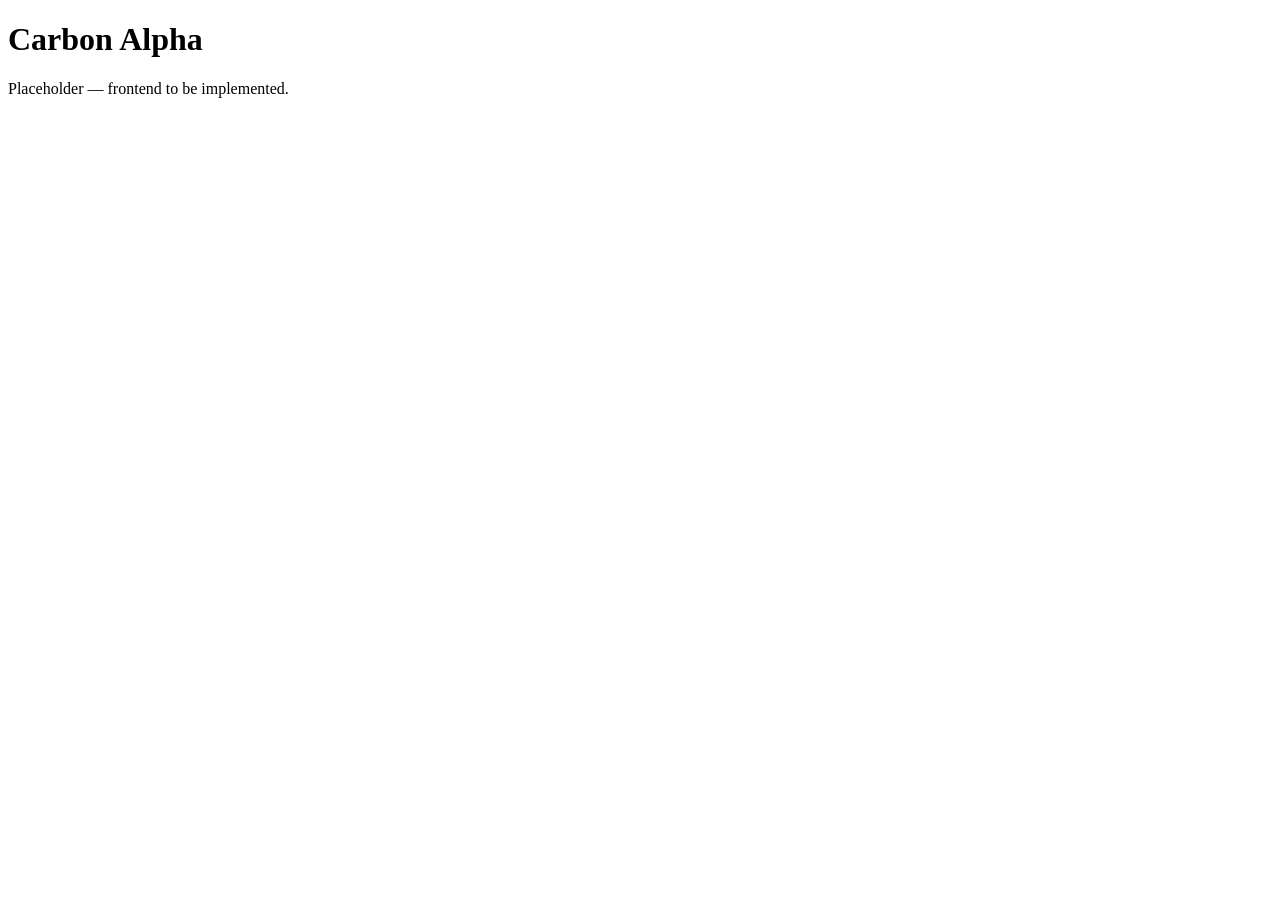
==== carbon-alpha/index.html @ c6d71068 "Signed-off-by: Nikita Husarenko <gusarenkonikita1@gmail.com>" ====
<!DOCTYPE html>
<html lang="en">
<head>
    <meta charset="UTF-8">
    <meta name="viewport" content="width=device-width, initial-scale=1.0">
    <title>Carbon Alpha</title>
    <link rel="stylesheet" href="style.css">
</head>
<body>
    <h1>Carbon Alpha</h1>
    <p>Placeholder — frontend to be implemented.</p>
    <script src="app.js"></script>
</body>
</html>
---- carbon-alpha/style.css ----
/* carbon-alpha/style.css
   Placeholder — styles to be implemented. */
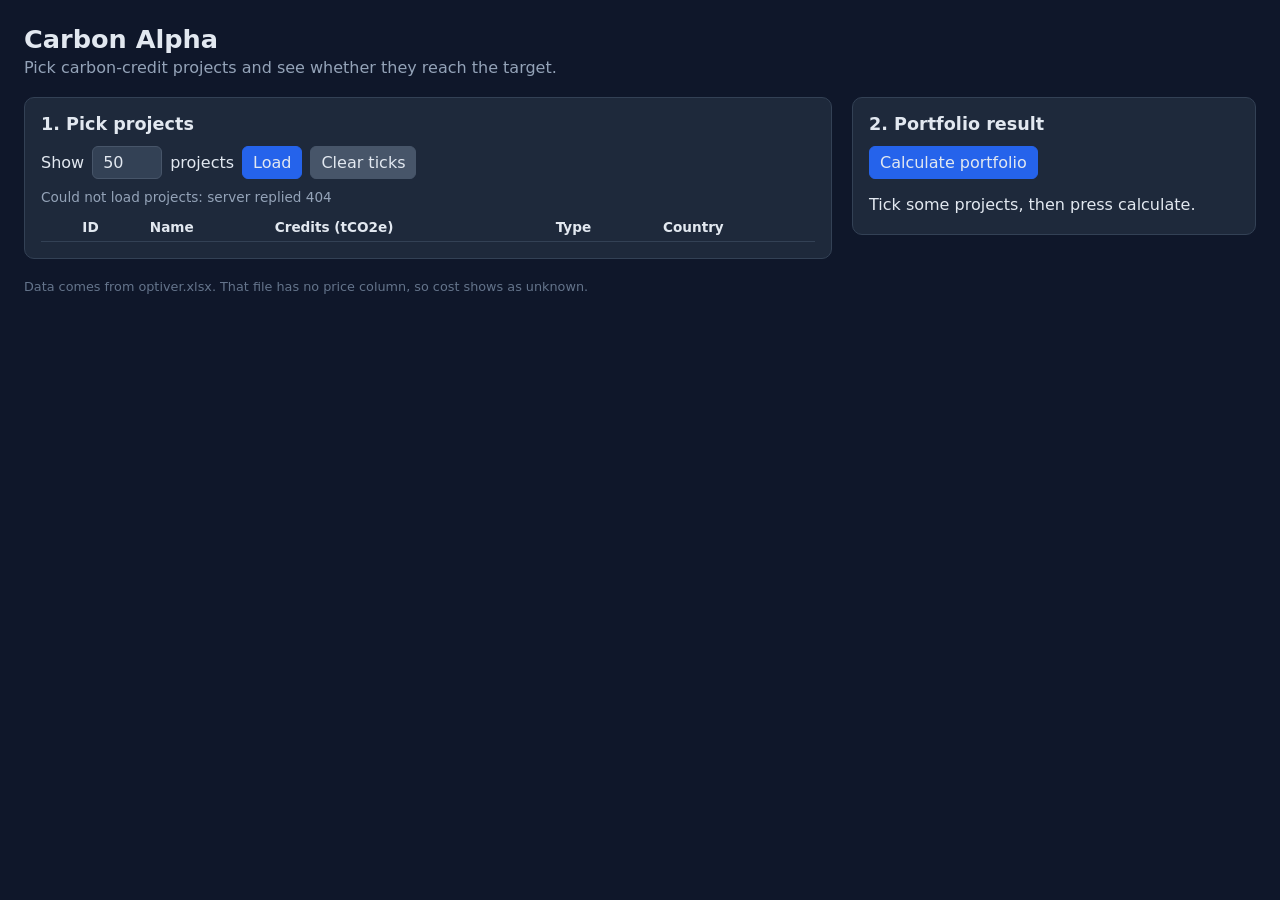
==== commit c7f8038f: "Signed-off-by: Nikita Husarenko <gusarenkonikita1@gmail.com>" ====
--- a/carbon-alpha/index.html
+++ b/carbon-alpha/index.html
@@ -7,8 +7,60 @@
     <link rel="stylesheet" href="style.css">
 </head>
 <body>
-    <h1>Carbon Alpha</h1>
-    <p>Placeholder — frontend to be implemented.</p>
+    <header>
+        <h1>Carbon Alpha</h1>
+        <p class="subtitle">Pick carbon-credit projects and see whether they reach the target.</p>
+    </header>
+
+    <main>
+        <!-- LEFT: the project list, filled in by a GET request -->
+        <section class="panel">
+            <h2>1. Pick projects</h2>
+
+            <div class="controls">
+                <label for="limit-input">Show</label>
+                <input id="limit-input" type="number" value="50" min="1" max="500">
+                <label for="limit-input">projects</label>
+                <button id="load-btn">Load</button>
+                <button id="clear-btn" class="secondary">Clear ticks</button>
+            </div>
+
+            <p id="projects-status" class="status">Loading projects...</p>
+
+            <div class="table-wrap">
+                <table>
+                    <thead>
+                        <tr>
+                            <th></th>
+                            <th>ID</th>
+                            <th>Name</th>
+                            <th>Credits (tCO2e)</th>
+                            <th>Type</th>
+                            <th>Country</th>
+                        </tr>
+                    </thead>
+                    <tbody id="projects-body"></tbody>
+                </table>
+            </div>
+        </section>
+
+        <!-- RIGHT: the result, filled in by a POST request -->
+        <section class="panel">
+            <h2>2. Portfolio result</h2>
+            <button id="calc-btn">Calculate portfolio</button>
+            <div id="portfolio-result" class="result">Tick some projects, then press calculate.</div>
+
+            <div id="detail-panel" class="detail hidden">
+                <h3>Project details (GET /api/projects/{id})</h3>
+                <div id="detail-body"></div>
+            </div>
+        </section>
+    </main>
+
+    <footer>
+        <p>Data comes from optiver.xlsx. That file has no price column, so cost shows as unknown.</p>
+    </footer>
+
     <script src="app.js"></script>
 </body>
 </html>
--- a/carbon-alpha/style.css
+++ b/carbon-alpha/style.css
@@ -1,2 +1,104 @@
 /* carbon-alpha/style.css
-   Placeholder — styles to be implemented. */
+   A small, clean look for the Carbon Alpha UI. */
+
+* { box-sizing: border-box; }
+
+body {
+    margin: 0;
+    padding: 24px;
+    font-family: system-ui, "Segoe UI", Arial, sans-serif;
+    background: #0f172a;
+    color: #e2e8f0;
+}
+
+header h1 { margin: 0; font-size: 1.6rem; }
+.subtitle { margin: 4px 0 20px; color: #94a3b8; }
+
+main {
+    display: grid;
+    grid-template-columns: 2fr 1fr;
+    gap: 20px;
+    align-items: start;
+}
+
+@media (max-width: 800px) {
+    main { grid-template-columns: 1fr; }
+}
+
+.panel {
+    background: #1e293b;
+    border: 1px solid #334155;
+    border-radius: 10px;
+    padding: 16px;
+}
+
+.panel h2 { margin: 0 0 12px; font-size: 1.1rem; }
+
+.controls {
+    display: flex;
+    align-items: center;
+    gap: 8px;
+    flex-wrap: wrap;
+    margin-bottom: 10px;
+}
+
+input, button {
+    font: inherit;
+    color: #e2e8f0;
+    background: #334155;
+    border: 1px solid #475569;
+    border-radius: 6px;
+    padding: 6px 10px;
+}
+
+input[type="number"] { width: 70px; }
+
+button {
+    cursor: pointer;
+    background: #2563eb;
+    border-color: #2563eb;
+}
+button:hover { filter: brightness(1.1); }
+button.secondary { background: #475569; border-color: #475569; }
+
+.status { color: #94a3b8; font-size: 0.85rem; margin: 0 0 8px; }
+
+.table-wrap { max-height: 60vh; overflow: auto; }
+
+table { width: 100%; border-collapse: collapse; font-size: 0.85rem; }
+th, td { text-align: left; padding: 6px 8px; border-bottom: 1px solid #334155; }
+th {
+    position: sticky;
+    top: 0;
+    background: #1e293b;
+}
+tbody tr:hover { background: #24324a; }
+
+td a { color: #7dd3fc; }
+
+.result { margin-top: 12px; line-height: 1.7; }
+.result ul { margin: 0; padding-left: 18px; }
+.good { color: #4ade80; font-weight: 600; }
+.bad { color: #f87171; font-weight: 600; }
+.warn { color: #fbbf24; }
+
+.detail {
+    margin-top: 16px;
+    padding-top: 12px;
+    border-top: 1px solid #334155;
+}
+.detail h3 { margin: 0 0 8px; font-size: 0.95rem; }
+
+dl {
+    margin: 0;
+    display: grid;
+    grid-template-columns: auto 1fr;
+    gap: 2px 10px;
+    font-size: 0.85rem;
+}
+dt { color: #94a3b8; }
+dd { margin: 0; }
+
+.hidden { display: none; }
+
+footer { margin-top: 20px; color: #64748b; font-size: 0.8rem; }
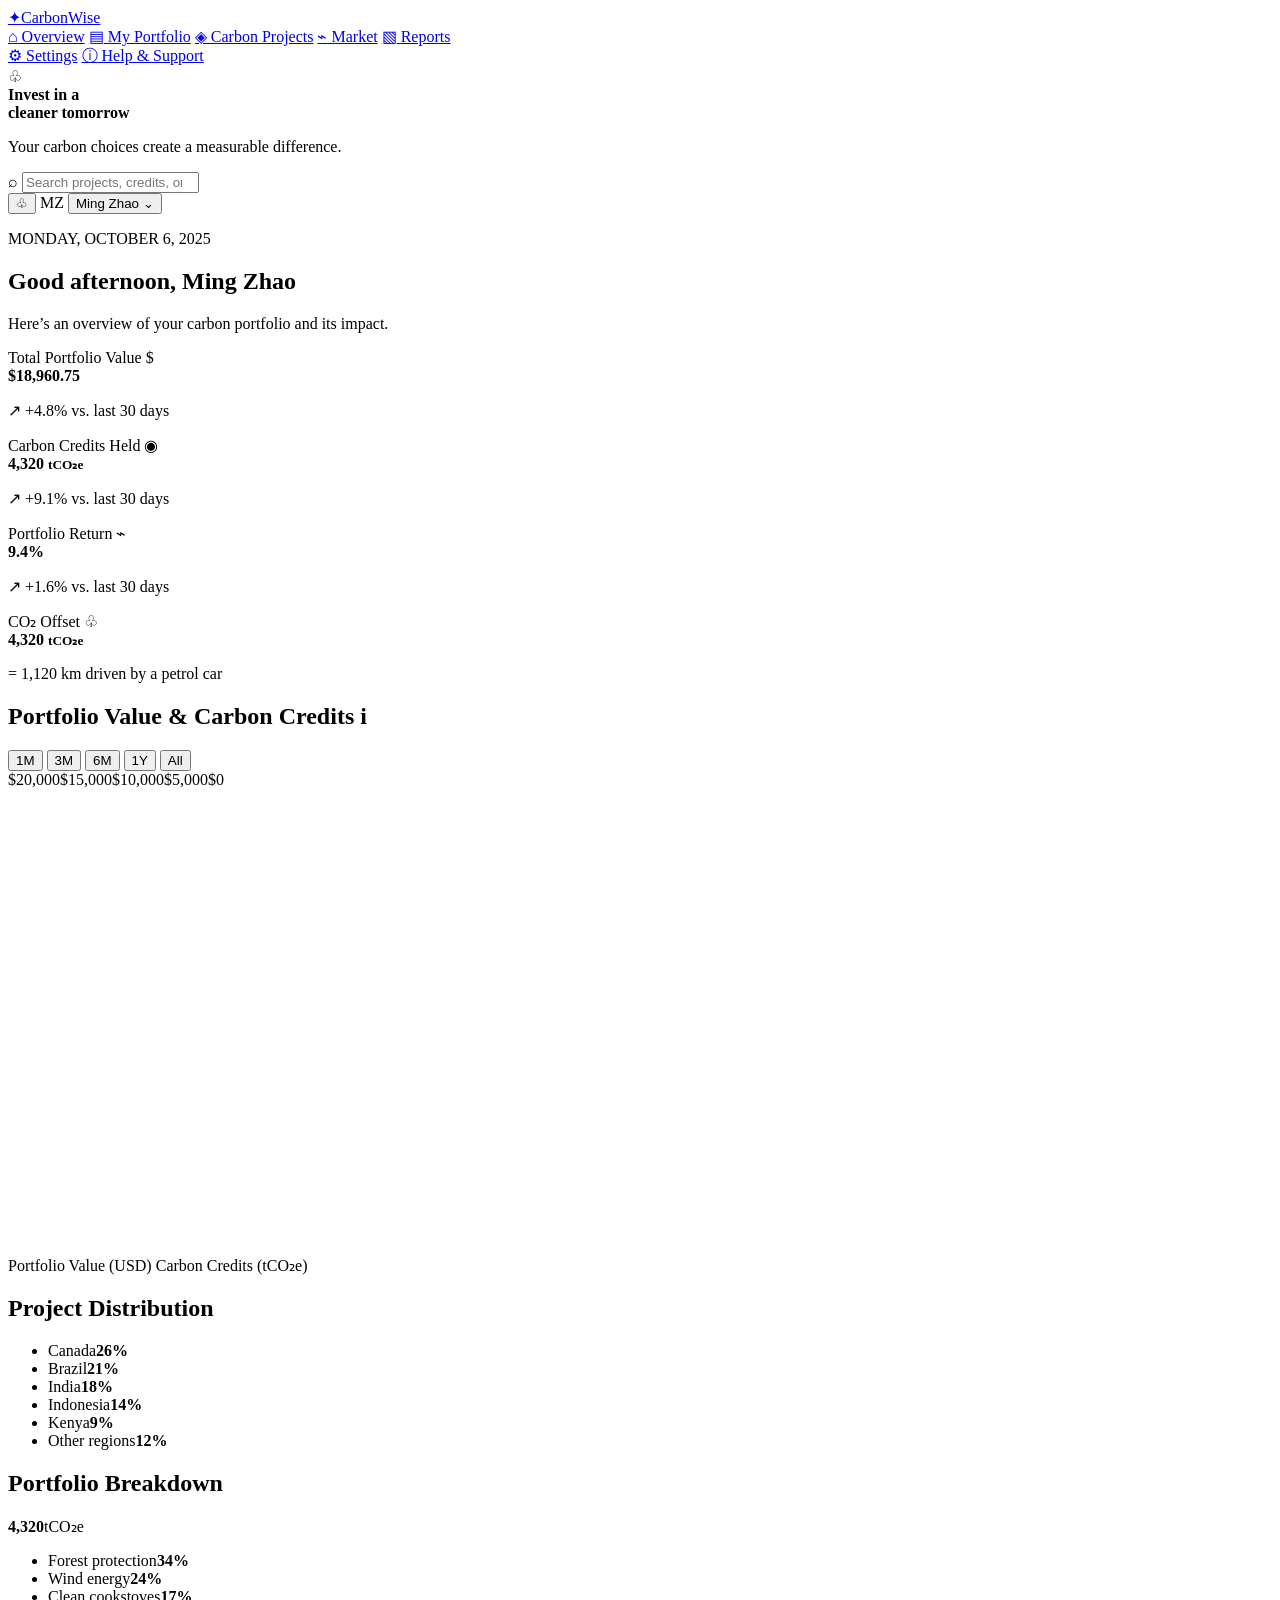
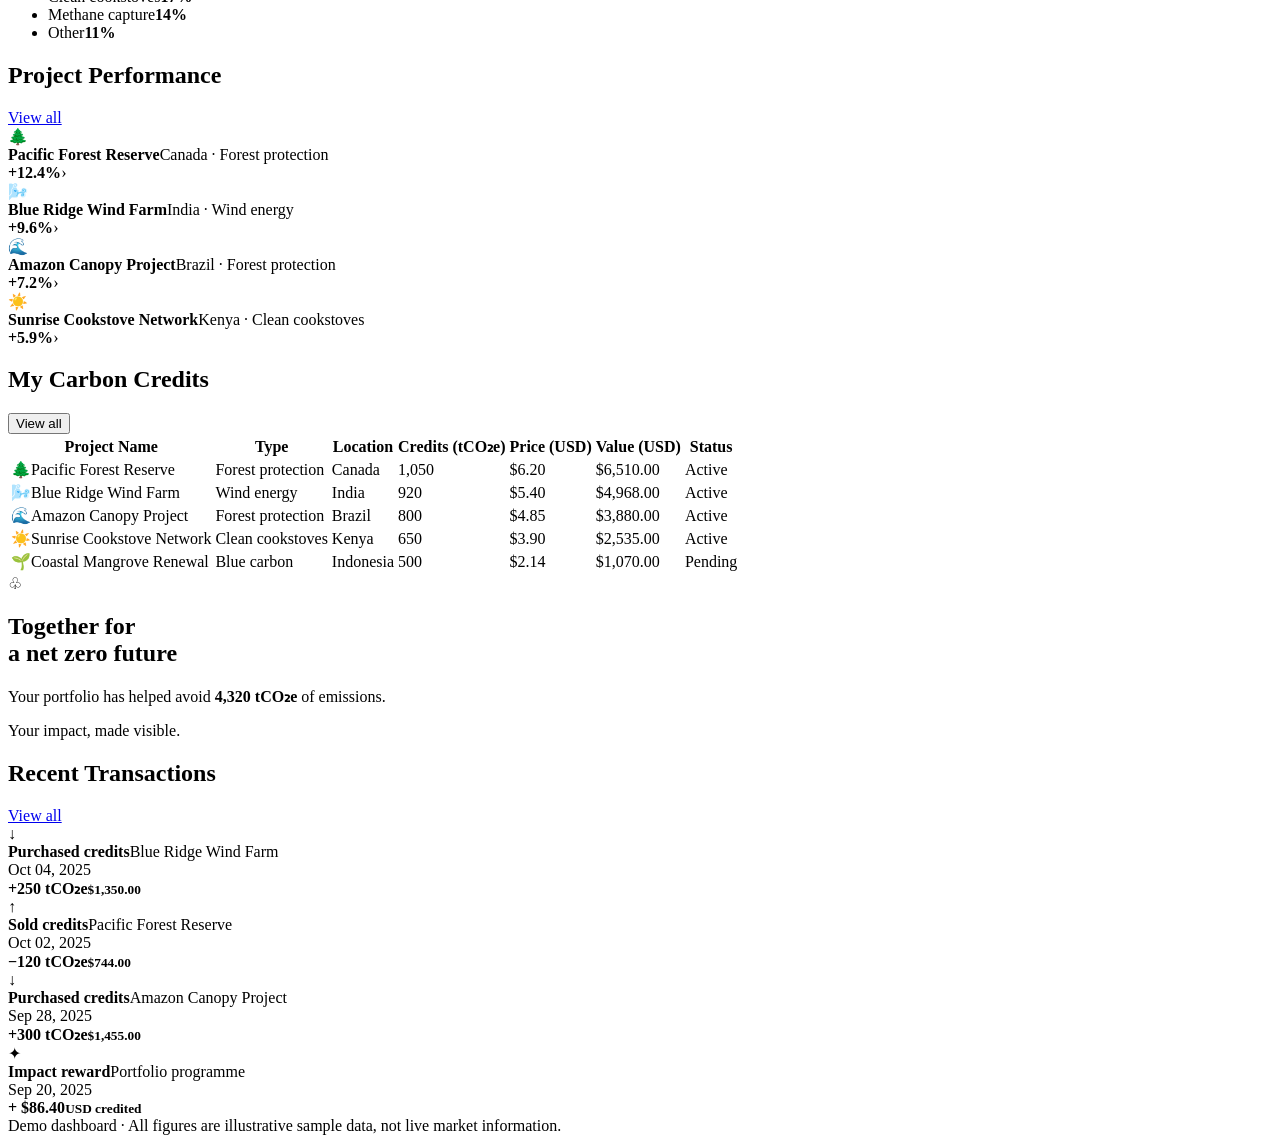
==== commit bf2323ec: "Revamp index.html for CarbonWise dashboard Updated the HTML structure and added new metadata, styles" ====
--- a/carbon-alpha/index.html
+++ b/carbon-alpha/index.html
@@ -1,66 +1,213 @@
 <!DOCTYPE html>
 <html lang="en">
-<head>
-    <meta charset="UTF-8">
-    <meta name="viewport" content="width=device-width, initial-scale=1.0">
-    <title>Carbon Alpha</title>
-    <link rel="stylesheet" href="style.css">
-</head>
-<body>
-    <header>
-        <h1>Carbon Alpha</h1>
-        <p class="subtitle">Pick carbon-credit projects and see whether they reach the target.</p>
-    </header>
-
-    <main>
-        <!-- LEFT: the project list, filled in by a GET request -->
-        <section class="panel">
-            <h2>1. Pick projects</h2>
-
-            <div class="controls">
-                <label for="limit-input">Show</label>
-                <input id="limit-input" type="number" value="50" min="1" max="500">
-                <label for="limit-input">projects</label>
-                <button id="load-btn">Load</button>
-                <button id="clear-btn" class="secondary">Clear ticks</button>
+  <head>
+    <meta charset="UTF-8" />
+    <meta name="viewport" content="width=device-width, initial-scale=1.0" />
+    <meta
+      name="description"
+      content="A sample carbon portfolio dashboard for tracking credits, climate projects, and impact."
+    />
+    <title>CarbonWise — Portfolio overview</title>
+    <link rel="preconnect" href="https://fonts.googleapis.com" />
+    <link rel="preconnect" href="https://fonts.gstatic.com" crossorigin />
+    <link
+      href="https://fonts.googleapis.com/css2?family=DM+Sans:wght@400;500;600;700;800&display=swap"
+      rel="stylesheet"
+    />
+    <link rel="stylesheet" href="styles.css" />
+  </head>
+  <body>
+    <div class="app-shell">
+      <aside class="sidebar">
+        <a class="brand" href="#overview" aria-label="CarbonWise home">
+          <span class="brand-mark">✦</span><span>Carbon<span class="brand-light">Wise</span></span>
+        </a>
+        <nav class="side-nav" aria-label="Main navigation">
+          <a class="nav-link active" href="#overview"><span>⌂</span> Overview</a>
+          <a class="nav-link" href="#portfolio"><span>▤</span> My Portfolio</a>
+          <a class="nav-link" href="#projects"><span>◈</span> Carbon Projects</a>
+          <a class="nav-link" href="#market"><span>⌁</span> Market</a>
+          <a class="nav-link" href="#reports"><span>▧</span> Reports</a>
+          <div class="nav-divider"></div>
+          <a class="nav-link" href="#settings"><span>⚙</span> Settings</a>
+          <a class="nav-link" href="#help"><span>ⓘ</span> Help &amp; Support</a>
+        </nav>
+        <div class="sidebar-promo">
+          <div class="promo-leaf">♧</div>
+          <strong>Invest in a<br />cleaner tomorrow</strong>
+          <p>Your carbon choices create a measurable difference.</p>
+          <div class="promo-hills"></div>
+        </div>
+      </aside>
+
+      <main class="main-content" id="overview">
+        <header class="topbar">
+          <label class="search-box">
+            <span aria-hidden="true">⌕</span>
+            <input id="search-input" type="search" placeholder="Search projects, credits, or transactions..." />
+          </label>
+          <div class="account">
+            <button class="icon-button notification" type="button" aria-label="Notifications">♧<i></i></button>
+            <span class="account-divider"></span>
+            <span class="avatar">MZ</span>
+            <button class="profile-button" type="button">Ming Zhao <span>⌄</span></button>
+          </div>
+        </header>
+
+        <section class="welcome">
+          <p class="eyebrow">MONDAY, OCTOBER 6, 2025</p>
+          <h1>Good afternoon, Ming Zhao</h1>
+          <p>Here’s an overview of your carbon portfolio and its impact.</p>
+        </section>
+
+        <section class="dashboard-grid" aria-label="Portfolio dashboard">
+          <div class="overview-column">
+            <div class="metrics-grid">
+              <article class="metric-card">
+                <div class="metric-heading">Total Portfolio Value <span class="metric-icon">$</span></div>
+                <strong>$18,960.75</strong>
+                <p class="positive">↗ +4.8% <span>vs. last 30 days</span></p>
+              </article>
+              <article class="metric-card">
+                <div class="metric-heading">Carbon Credits Held <span class="metric-icon">◉</span></div>
+                <strong>4,320 <small>tCO₂e</small></strong>
+                <p class="positive">↗ +9.1% <span>vs. last 30 days</span></p>
+              </article>
+              <article class="metric-card">
+                <div class="metric-heading">Portfolio Return <span class="metric-icon">⌁</span></div>
+                <strong>9.4%</strong>
+                <p class="positive">↗ +1.6% <span>vs. last 30 days</span></p>
+              </article>
+              <article class="metric-card">
+                <div class="metric-heading">CO₂ Offset <span class="metric-icon">♧</span></div>
+                <strong>4,320 <small>tCO₂e</small></strong>
+                <p class="neutral">= 1,120 km driven <span>by a petrol car</span></p>
+              </article>
             </div>
 
-            <p id="projects-status" class="status">Loading projects...</p>
-
-            <div class="table-wrap">
+            <div class="middle-grid">
+              <div class="left-stack">
+                <section class="panel chart-panel" id="portfolio">
+                  <div class="panel-heading">
+                    <h2>Portfolio Value &amp; Carbon Credits <span class="info-dot" title="Illustrative sample data">i</span></h2>
+                    <div class="period-tabs" role="group" aria-label="Chart time period">
+                      <button type="button" data-period="1M">1M</button>
+                      <button type="button" data-period="3M">3M</button>
+                      <button class="selected" type="button" data-period="6M">6M</button>
+                      <button type="button" data-period="1Y">1Y</button>
+                      <button type="button" data-period="ALL">All</button>
+                    </div>
+                  </div>
+                  <div class="chart-wrap">
+                    <div class="axis-labels"><span>$20,000</span><span>$15,000</span><span>$10,000</span><span>$5,000</span><span>$0</span></div>
+                    <div class="chart-area">
+                      <div class="grid-lines"><i></i><i></i><i></i><i></i><i></i></div>
+                      <div class="bar-series" id="bar-series" aria-hidden="true"></div>
+                      <svg class="line-chart" id="line-chart" viewBox="0 0 600 220" preserveAspectRatio="none" role="img" aria-label="Portfolio value trend chart"></svg>
+                      <div class="chart-months" id="chart-months"></div>
+                    </div>
+                  </div>
+                  <div class="legend">
+                    <span><i class="legend-dot green"></i> Portfolio Value (USD)</span>
+                    <span><i class="legend-dot navy"></i> Carbon Credits (tCO₂e)</span>
+                  </div>
+                </section>
+
+                <section class="panel distribution-panel" id="projects">
+                  <div class="panel-heading"><h2>Project Distribution</h2></div>
+                  <div class="distribution-content">
+                    <div class="map-illustration" aria-label="Illustrative map of project locations">
+                      <span class="continent north-america"></span><span class="continent south-america"></span>
+                      <span class="continent europe"></span><span class="continent africa"></span>
+                      <span class="continent asia"></span><span class="continent australia"></span>
+                      <i class="map-pin pin-one"></i><i class="map-pin pin-two"></i><i class="map-pin pin-three"></i>
+                      <i class="map-pin pin-four"></i><i class="map-pin pin-five"></i>
+                    </div>
+                    <ul class="country-legend">
+                      <li><i class="legend-dot teal"></i><span>Canada</span><b>26%</b></li>
+                      <li><i class="legend-dot green"></i><span>Brazil</span><b>21%</b></li>
+                      <li><i class="legend-dot blue"></i><span>India</span><b>18%</b></li>
+                      <li><i class="legend-dot sky"></i><span>Indonesia</span><b>14%</b></li>
+                      <li><i class="legend-dot purple"></i><span>Kenya</span><b>9%</b></li>
+                      <li><i class="legend-dot gray"></i><span>Other regions</span><b>12%</b></li>
+                    </ul>
+                  </div>
+                </section>
+              </div>
+
+              <div class="right-stack">
+                <section class="panel breakdown-panel">
+                  <div class="panel-heading"><h2>Portfolio Breakdown</h2></div>
+                  <div class="breakdown-content">
+                    <div class="donut-chart"><div><strong>4,320</strong><span>tCO₂e</span></div></div>
+                    <ul class="breakdown-legend">
+                      <li><i class="legend-dot green"></i><span>Forest protection</span><b>34%</b></li>
+                      <li><i class="legend-dot teal"></i><span>Wind energy</span><b>24%</b></li>
+                      <li><i class="legend-dot blue"></i><span>Clean cookstoves</span><b>17%</b></li>
+                      <li><i class="legend-dot purple"></i><span>Methane capture</span><b>14%</b></li>
+                      <li><i class="legend-dot gray"></i><span>Other</span><b>11%</b></li>
+                    </ul>
+                  </div>
+                </section>
+
+                <section class="panel performance-panel">
+                  <div class="panel-heading"><h2>Project Performance</h2><a href="#projects-table">View all</a></div>
+                  <div class="performance-list">
+                    <article class="performance-item">
+                      <div class="project-thumb thumb-forest">🌲</div><div class="performance-copy"><strong>Pacific Forest Reserve</strong><span>Canada · Forest protection</span></div><b>+12.4%</b><span class="chevron">›</span>
+                    </article>
+                    <article class="performance-item">
+                      <div class="project-thumb thumb-wind">🌬️</div><div class="performance-copy"><strong>Blue Ridge Wind Farm</strong><span>India · Wind energy</span></div><b>+9.6%</b><span class="chevron">›</span>
+                    </article>
+                    <article class="performance-item">
+                      <div class="project-thumb thumb-water">🌊</div><div class="performance-copy"><strong>Amazon Canopy Project</strong><span>Brazil · Forest protection</span></div><b>+7.2%</b><span class="chevron">›</span>
+                    </article>
+                    <article class="performance-item">
+                      <div class="project-thumb thumb-solar">☀️</div><div class="performance-copy"><strong>Sunrise Cookstove Network</strong><span>Kenya · Clean cookstoves</span></div><b>+5.9%</b><span class="chevron">›</span>
+                    </article>
+                  </div>
+                </section>
+              </div>
+            </div>
+
+            <section class="panel credits-panel" id="projects-table">
+              <div class="panel-heading"><h2>My Carbon Credits</h2><button class="view-all-button" type="button">View all</button></div>
+              <div class="table-scroll">
                 <table>
-                    <thead>
-                        <tr>
-                            <th></th>
-                            <th>ID</th>
-                            <th>Name</th>
-                            <th>Credits (tCO2e)</th>
-                            <th>Type</th>
-                            <th>Country</th>
-                        </tr>
-                    </thead>
-                    <tbody id="projects-body"></tbody>
+                  <thead><tr><th>Project Name</th><th>Type</th><th>Location</th><th>Credits (tCO₂e)</th><th>Price (USD)</th><th>Value (USD)</th><th>Status</th></tr></thead>
+                  <tbody id="credits-body">
+                    <tr><td><span class="table-project-thumb thumb-forest">🌲</span>Pacific Forest Reserve</td><td>Forest protection</td><td>Canada</td><td>1,050</td><td>$6.20</td><td>$6,510.00</td><td><span class="status active">Active</span></td></tr>
+                    <tr><td><span class="table-project-thumb thumb-wind">🌬️</span>Blue Ridge Wind Farm</td><td>Wind energy</td><td>India</td><td>920</td><td>$5.40</td><td>$4,968.00</td><td><span class="status active">Active</span></td></tr>
+                    <tr><td><span class="table-project-thumb thumb-water">🌊</span>Amazon Canopy Project</td><td>Forest protection</td><td>Brazil</td><td>800</td><td>$4.85</td><td>$3,880.00</td><td><span class="status active">Active</span></td></tr>
+                    <tr><td><span class="table-project-thumb thumb-solar">☀️</span>Sunrise Cookstove Network</td><td>Clean cookstoves</td><td>Kenya</td><td>650</td><td>$3.90</td><td>$2,535.00</td><td><span class="status active">Active</span></td></tr>
+                    <tr><td><span class="table-project-thumb thumb-mangrove">🌱</span>Coastal Mangrove Renewal</td><td>Blue carbon</td><td>Indonesia</td><td>500</td><td>$2.14</td><td>$1,070.00</td><td><span class="status pending">Pending</span></td></tr>
+                    <tr class="no-results" hidden><td colspan="7">No matching carbon credits found.</td></tr>
+                  </tbody>
                 </table>
-            </div>
+              </div>
+            </section>
+          </div>
+
+          <aside class="impact-column">
+            <section class="impact-card">
+              <div class="impact-copy"><span>♧</span><h2>Together for<br />a net zero future</h2><p>Your portfolio has helped avoid <strong>4,320 tCO₂e</strong> of emissions.</p></div>
+              <div class="mountain-art"><span></span><i></i></div>
+              <p class="impact-foot">Your impact, made visible.</p>
+            </section>
+            <section class="panel transactions-panel">
+              <div class="panel-heading"><h2>Recent Transactions</h2><a href="#transactions">View all</a></div>
+              <div class="transaction-list" id="transactions">
+                <article class="transaction-item"><span class="transaction-icon purchase">↓</span><div><strong>Purchased credits</strong><span>Blue Ridge Wind Farm<br />Oct 04, 2025</span></div><b class="positive">+250 tCO₂e<small>$1,350.00</small></b></article>
+                <article class="transaction-item"><span class="transaction-icon sold">↑</span><div><strong>Sold credits</strong><span>Pacific Forest Reserve<br />Oct 02, 2025</span></div><b class="negative">−120 tCO₂e<small>$744.00</small></b></article>
+                <article class="transaction-item"><span class="transaction-icon purchase">↓</span><div><strong>Purchased credits</strong><span>Amazon Canopy Project<br />Sep 28, 2025</span></div><b class="positive">+300 tCO₂e<small>$1,455.00</small></b></article>
+                <article class="transaction-item"><span class="transaction-icon dividend">✦</span><div><strong>Impact reward</strong><span>Portfolio programme<br />Sep 20, 2025</span></div><b class="positive">+ $86.40<small>USD credited</small></b></article>
+              </div>
+            </section>
+          </aside>
         </section>
-
-        <!-- RIGHT: the result, filled in by a POST request -->
-        <section class="panel">
-            <h2>2. Portfolio result</h2>
-            <button id="calc-btn">Calculate portfolio</button>
-            <div id="portfolio-result" class="result">Tick some projects, then press calculate.</div>
-
-            <div id="detail-panel" class="detail hidden">
-                <h3>Project details (GET /api/projects/{id})</h3>
-                <div id="detail-body"></div>
-            </div>
-        </section>
-    </main>
-
-    <footer>
-        <p>Data comes from optiver.xlsx. That file has no price column, so cost shows as unknown.</p>
-    </footer>
-
-    <script src="app.js"></script>
-</body>
+        <footer class="page-footer">Demo dashboard · All figures are illustrative sample data, not live market information.</footer>
+      </main>
+    </div>
+    <script src="script.js"></script>
+  </body>
 </html>
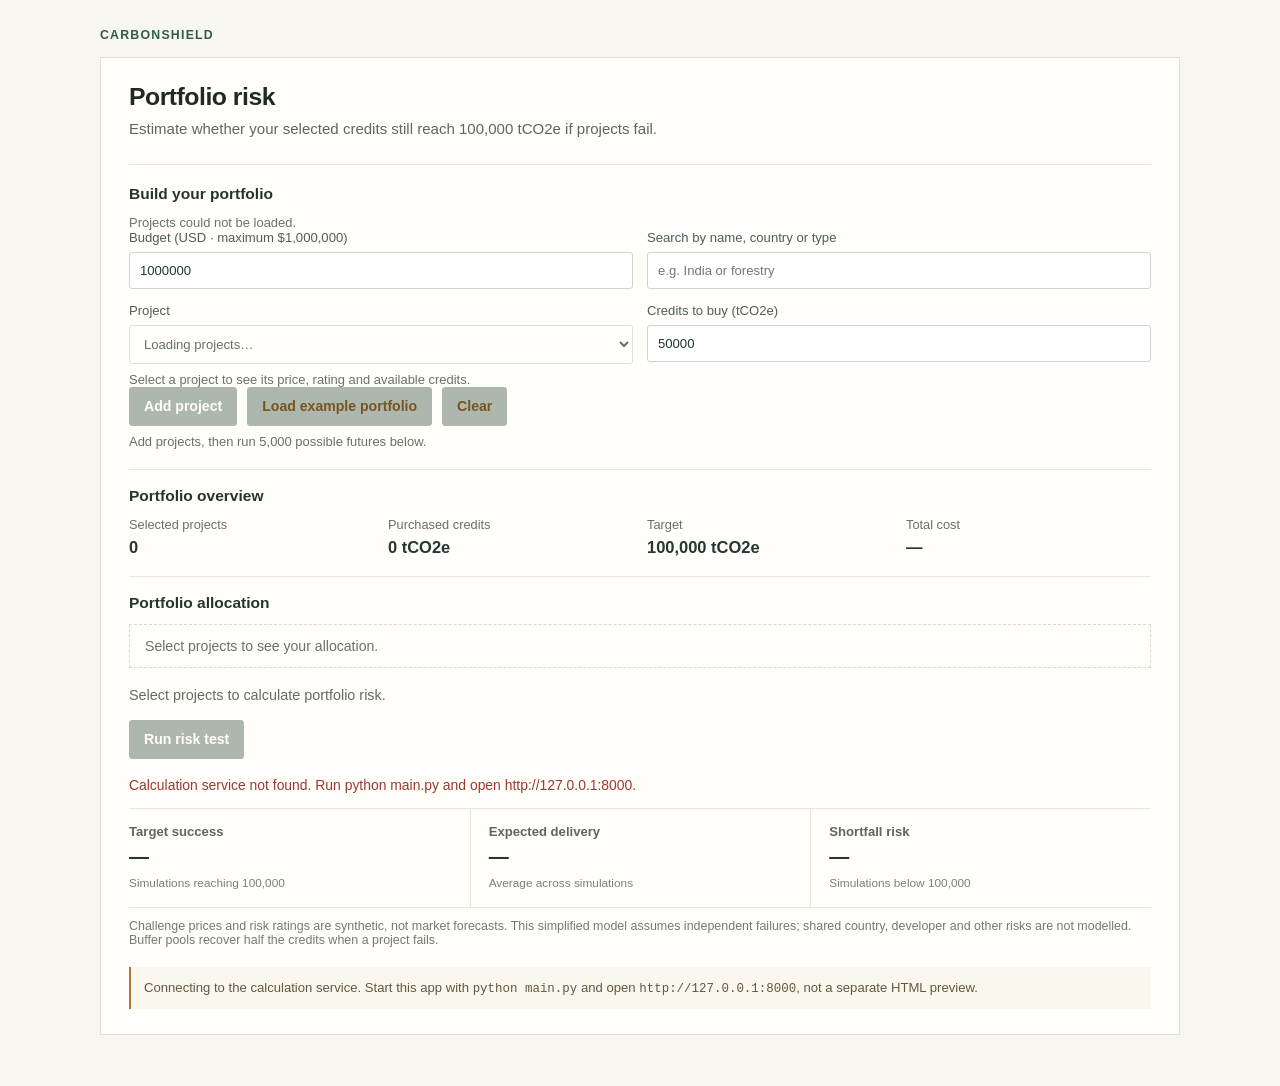
==== commit 752dc335: "Prakhar version Signed-off-by: Prakhar Pareek <s2937454@ed.ac.uk>" ====
--- a/carbon-alpha/index.html
+++ b/carbon-alpha/index.html
@@ -1,213 +1,144 @@
 <!DOCTYPE html>
 <html lang="en">
-  <head>
-    <meta charset="UTF-8" />
-    <meta name="viewport" content="width=device-width, initial-scale=1.0" />
-    <meta
-      name="description"
-      content="A sample carbon portfolio dashboard for tracking credits, climate projects, and impact."
-    />
-    <title>CarbonWise — Portfolio overview</title>
-    <link rel="preconnect" href="https://fonts.googleapis.com" />
-    <link rel="preconnect" href="https://fonts.gstatic.com" crossorigin />
-    <link
-      href="https://fonts.googleapis.com/css2?family=DM+Sans:wght@400;500;600;700;800&display=swap"
-      rel="stylesheet"
-    />
-    <link rel="stylesheet" href="styles.css" />
-  </head>
-  <body>
-    <div class="app-shell">
-      <aside class="sidebar">
-        <a class="brand" href="#overview" aria-label="CarbonWise home">
-          <span class="brand-mark">✦</span><span>Carbon<span class="brand-light">Wise</span></span>
-        </a>
-        <nav class="side-nav" aria-label="Main navigation">
-          <a class="nav-link active" href="#overview"><span>⌂</span> Overview</a>
-          <a class="nav-link" href="#portfolio"><span>▤</span> My Portfolio</a>
-          <a class="nav-link" href="#projects"><span>◈</span> Carbon Projects</a>
-          <a class="nav-link" href="#market"><span>⌁</span> Market</a>
-          <a class="nav-link" href="#reports"><span>▧</span> Reports</a>
-          <div class="nav-divider"></div>
-          <a class="nav-link" href="#settings"><span>⚙</span> Settings</a>
-          <a class="nav-link" href="#help"><span>ⓘ</span> Help &amp; Support</a>
-        </nav>
-        <div class="sidebar-promo">
-          <div class="promo-leaf">♧</div>
-          <strong>Invest in a<br />cleaner tomorrow</strong>
-          <p>Your carbon choices create a measurable difference.</p>
-          <div class="promo-hills"></div>
-        </div>
-      </aside>
-
-      <main class="main-content" id="overview">
-        <header class="topbar">
-          <label class="search-box">
-            <span aria-hidden="true">⌕</span>
-            <input id="search-input" type="search" placeholder="Search projects, credits, or transactions..." />
-          </label>
-          <div class="account">
-            <button class="icon-button notification" type="button" aria-label="Notifications">♧<i></i></button>
-            <span class="account-divider"></span>
-            <span class="avatar">MZ</span>
-            <button class="profile-button" type="button">Ming Zhao <span>⌄</span></button>
-          </div>
+<head>
+    <meta charset="UTF-8">
+    <meta name="viewport" content="width=device-width, initial-scale=1.0">
+    <title>CarbonShield | Portfolio risk</title>
+    <link rel="stylesheet" href="style.css">
+</head>
+<body>
+    <main>
+        <header class="page-header">
+            <p class="eyebrow">CarbonShield</p>
         </header>
 
-        <section class="welcome">
-          <p class="eyebrow">MONDAY, OCTOBER 6, 2025</p>
-          <h1>Good afternoon, Ming Zhao</h1>
-          <p>Here’s an overview of your carbon portfolio and its impact.</p>
-        </section>
-
-        <section class="dashboard-grid" aria-label="Portfolio dashboard">
-          <div class="overview-column">
-            <div class="metrics-grid">
-              <article class="metric-card">
-                <div class="metric-heading">Total Portfolio Value <span class="metric-icon">$</span></div>
-                <strong>$18,960.75</strong>
-                <p class="positive">↗ +4.8% <span>vs. last 30 days</span></p>
-              </article>
-              <article class="metric-card">
-                <div class="metric-heading">Carbon Credits Held <span class="metric-icon">◉</span></div>
-                <strong>4,320 <small>tCO₂e</small></strong>
-                <p class="positive">↗ +9.1% <span>vs. last 30 days</span></p>
-              </article>
-              <article class="metric-card">
-                <div class="metric-heading">Portfolio Return <span class="metric-icon">⌁</span></div>
-                <strong>9.4%</strong>
-                <p class="positive">↗ +1.6% <span>vs. last 30 days</span></p>
-              </article>
-              <article class="metric-card">
-                <div class="metric-heading">CO₂ Offset <span class="metric-icon">♧</span></div>
-                <strong>4,320 <small>tCO₂e</small></strong>
-                <p class="neutral">= 1,120 km driven <span>by a petrol car</span></p>
-              </article>
+        <section class="risk-panel" aria-labelledby="risk-title">
+            <div class="section-heading">
+                <div>
+                    <h1 id="risk-title">Portfolio risk</h1>
+                    <p>Estimate whether your selected credits still reach 100,000 tCO2e if projects fail.</p>
+                </div>
             </div>
 
-            <div class="middle-grid">
-              <div class="left-stack">
-                <section class="panel chart-panel" id="portfolio">
-                  <div class="panel-heading">
-                    <h2>Portfolio Value &amp; Carbon Credits <span class="info-dot" title="Illustrative sample data">i</span></h2>
-                    <div class="period-tabs" role="group" aria-label="Chart time period">
-                      <button type="button" data-period="1M">1M</button>
-                      <button type="button" data-period="3M">3M</button>
-                      <button class="selected" type="button" data-period="6M">6M</button>
-                      <button type="button" data-period="1Y">1Y</button>
-                      <button type="button" data-period="ALL">All</button>
+            <section class="builder-section" aria-labelledby="builder-title">
+                <h2 id="builder-title" class="subsection-title">Build your portfolio</h2>
+                <p id="catalogue-status" class="chart-caption" role="status">Loading challenge projects…</p>
+                <div class="builder-controls">
+                    <label>Budget (USD · maximum $1,000,000)
+                        <input id="portfolio-budget" type="number" min="0.01" max="1000000" step="0.01" value="1000000">
+                    </label>
+                    <label>Search by name, country or type
+                        <input id="project-search" type="search" placeholder="e.g. India or forestry" disabled>
+                    </label>
+                    <label class="project-field">Project
+                        <select id="project-picker" disabled><option value="">Loading projects…</option></select>
+                    </label>
+                    <label>Credits to buy (tCO2e)
+                        <input id="project-quantity" type="number" min="0.01" step="0.01" value="50000" disabled>
+                    </label>
+                </div>
+                <p id="project-details" class="chart-caption">Select a project to see its price, rating and available credits.</p>
+                <div class="builder-actions">
+                    <button id="add-project" type="button" disabled>Add project</button>
+                    <button id="example-portfolio" class="secondary-button" type="button" disabled>Load example portfolio</button>
+                    <button id="clear-portfolio" class="secondary-button" type="button" disabled>Clear</button>
+                </div>
+                <p id="builder-message" class="chart-caption" role="status">Add projects, then run 5,000 possible futures below.</p>
+                <div class="portfolio-table-wrap" id="selected-projects-wrap" hidden>
+                    <table class="portfolio-table">
+                        <thead><tr><th>Project / country</th><th>Rating</th><th>Credits</th><th>Cost (USD)</th><th></th></tr></thead>
+                        <tbody id="selected-projects-body"></tbody>
+                    </table>
+                </div>
+            </section>
+
+            <section class="overview-section" aria-labelledby="overview-title">
+                <h2 id="overview-title" class="subsection-title">Portfolio overview</h2>
+                <div class="overview-metrics">
+                    <div class="overview-metric">
+                        <span>Selected projects</span>
+                        <strong id="overview-project-count">—</strong>
                     </div>
-                  </div>
-                  <div class="chart-wrap">
-                    <div class="axis-labels"><span>$20,000</span><span>$15,000</span><span>$10,000</span><span>$5,000</span><span>$0</span></div>
-                    <div class="chart-area">
-                      <div class="grid-lines"><i></i><i></i><i></i><i></i><i></i></div>
-                      <div class="bar-series" id="bar-series" aria-hidden="true"></div>
-                      <svg class="line-chart" id="line-chart" viewBox="0 0 600 220" preserveAspectRatio="none" role="img" aria-label="Portfolio value trend chart"></svg>
-                      <div class="chart-months" id="chart-months"></div>
+                    <div class="overview-metric">
+                        <span>Purchased credits</span>
+                        <strong id="overview-purchased-credits">—</strong>
                     </div>
-                  </div>
-                  <div class="legend">
-                    <span><i class="legend-dot green"></i> Portfolio Value (USD)</span>
-                    <span><i class="legend-dot navy"></i> Carbon Credits (tCO₂e)</span>
-                  </div>
+                    <div class="overview-metric">
+                        <span>Target</span>
+                        <strong>100,000 tCO2e</strong>
+                    </div>
+                    <div class="overview-metric">
+                        <span>Total cost</span>
+                        <strong id="overview-total-cost">—</strong>
+                    </div>
+                </div>
+            </section>
+
+            <section class="allocation-section" aria-labelledby="allocation-title">
+                <h2 id="allocation-title" class="subsection-title">Portfolio allocation</h2>
+                <div id="allocation-empty" class="empty-state">Select projects to see your allocation.</div>
+                <div id="allocation-zero" class="empty-state" hidden>
+                    Selected projects have no purchased credits to allocate.
+                </div>
+                <div id="allocation-content" class="allocation-content" hidden>
+                    <div id="allocation-donut" class="allocation-donut"
+                         role="img" aria-label="Selected credit allocation by project."></div>
+                    <ul id="allocation-legend" class="allocation-legend" aria-label="Allocation by project"></ul>
+                </div>
+            </section>
+
+            <p id="risk-selection-message" class="status-message" role="status">
+                Select projects to calculate portfolio risk.
+            </p>
+            <div class="risk-actions">
+                <button id="run-risk-test" type="button">Run risk test</button>
+                <p id="risk-run-message" class="quiet-message">Run risk test.</p>
+            </div>
+            <p id="risk-error" class="error-message" role="alert" hidden></p>
+
+            <div class="risk-metrics" aria-label="Portfolio risk metrics">
+                <div class="metric">
+                    <h3>Target success</h3>
+                    <p id="target-success">—</p>
+                    <small>Simulations reaching 100,000</small>
+                </div>
+                <div class="metric">
+                    <h3>Expected delivery</h3>
+                    <p id="expected-delivery">—</p>
+                    <small>Average across simulations</small>
+                </div>
+                <div class="metric">
+                    <h3>Shortfall risk</h3>
+                    <p id="shortfall-risk">—</p>
+                    <small>Simulations below 100,000</small>
+                </div>
+            </div>
+            <p class="model-assumption">Challenge prices and risk ratings are synthetic, not market forecasts. This simplified model assumes independent failures; shared country, developer and other risks are not modelled. Buffer pools recover half the credits when a project fails.</p>
+
+            <div id="risk-chart-section" class="chart-section" hidden>
+                <h3>Simulated delivery</h3>
+                <div id="risk-histogram" class="histogram" role="img"
+                     aria-label="Histogram of simulated portfolio deliveries compared with the target."></div>
+                <p class="chart-explanation">Below 100,000 misses the target. At or above 100,000 reaches it.</p>
+                <section class="confidence-section" aria-labelledby="confidence-title">
+                    <h3 id="confidence-title">How ambitious can your target be?</h3>
+                    <p class="chart-caption">Higher targets are harder to reach. This curve comes from your simulated outcomes.</p>
+                    <div id="confidence-chart" class="confidence-chart" role="img"
+                         aria-label="Estimated chance of delivering at least each target, calculated from the portfolio simulation."></div>
                 </section>
-
-                <section class="panel distribution-panel" id="projects">
-                  <div class="panel-heading"><h2>Project Distribution</h2></div>
-                  <div class="distribution-content">
-                    <div class="map-illustration" aria-label="Illustrative map of project locations">
-                      <span class="continent north-america"></span><span class="continent south-america"></span>
-                      <span class="continent europe"></span><span class="continent africa"></span>
-                      <span class="continent asia"></span><span class="continent australia"></span>
-                      <i class="map-pin pin-one"></i><i class="map-pin pin-two"></i><i class="map-pin pin-three"></i>
-                      <i class="map-pin pin-four"></i><i class="map-pin pin-five"></i>
-                    </div>
-                    <ul class="country-legend">
-                      <li><i class="legend-dot teal"></i><span>Canada</span><b>26%</b></li>
-                      <li><i class="legend-dot green"></i><span>Brazil</span><b>21%</b></li>
-                      <li><i class="legend-dot blue"></i><span>India</span><b>18%</b></li>
-                      <li><i class="legend-dot sky"></i><span>Indonesia</span><b>14%</b></li>
-                      <li><i class="legend-dot purple"></i><span>Kenya</span><b>9%</b></li>
-                      <li><i class="legend-dot gray"></i><span>Other regions</span><b>12%</b></li>
-                    </ul>
-                  </div>
-                </section>
-              </div>
-
-              <div class="right-stack">
-                <section class="panel breakdown-panel">
-                  <div class="panel-heading"><h2>Portfolio Breakdown</h2></div>
-                  <div class="breakdown-content">
-                    <div class="donut-chart"><div><strong>4,320</strong><span>tCO₂e</span></div></div>
-                    <ul class="breakdown-legend">
-                      <li><i class="legend-dot green"></i><span>Forest protection</span><b>34%</b></li>
-                      <li><i class="legend-dot teal"></i><span>Wind energy</span><b>24%</b></li>
-                      <li><i class="legend-dot blue"></i><span>Clean cookstoves</span><b>17%</b></li>
-                      <li><i class="legend-dot purple"></i><span>Methane capture</span><b>14%</b></li>
-                      <li><i class="legend-dot gray"></i><span>Other</span><b>11%</b></li>
-                    </ul>
-                  </div>
-                </section>
-
-                <section class="panel performance-panel">
-                  <div class="panel-heading"><h2>Project Performance</h2><a href="#projects-table">View all</a></div>
-                  <div class="performance-list">
-                    <article class="performance-item">
-                      <div class="project-thumb thumb-forest">🌲</div><div class="performance-copy"><strong>Pacific Forest Reserve</strong><span>Canada · Forest protection</span></div><b>+12.4%</b><span class="chevron">›</span>
-                    </article>
-                    <article class="performance-item">
-                      <div class="project-thumb thumb-wind">🌬️</div><div class="performance-copy"><strong>Blue Ridge Wind Farm</strong><span>India · Wind energy</span></div><b>+9.6%</b><span class="chevron">›</span>
-                    </article>
-                    <article class="performance-item">
-                      <div class="project-thumb thumb-water">🌊</div><div class="performance-copy"><strong>Amazon Canopy Project</strong><span>Brazil · Forest protection</span></div><b>+7.2%</b><span class="chevron">›</span>
-                    </article>
-                    <article class="performance-item">
-                      <div class="project-thumb thumb-solar">☀️</div><div class="performance-copy"><strong>Sunrise Cookstove Network</strong><span>Kenya · Clean cookstoves</span></div><b>+5.9%</b><span class="chevron">›</span>
-                    </article>
-                  </div>
-                </section>
-              </div>
             </div>
 
-            <section class="panel credits-panel" id="projects-table">
-              <div class="panel-heading"><h2>My Carbon Credits</h2><button class="view-all-button" type="button">View all</button></div>
-              <div class="table-scroll">
-                <table>
-                  <thead><tr><th>Project Name</th><th>Type</th><th>Location</th><th>Credits (tCO₂e)</th><th>Price (USD)</th><th>Value (USD)</th><th>Status</th></tr></thead>
-                  <tbody id="credits-body">
-                    <tr><td><span class="table-project-thumb thumb-forest">🌲</span>Pacific Forest Reserve</td><td>Forest protection</td><td>Canada</td><td>1,050</td><td>$6.20</td><td>$6,510.00</td><td><span class="status active">Active</span></td></tr>
-                    <tr><td><span class="table-project-thumb thumb-wind">🌬️</span>Blue Ridge Wind Farm</td><td>Wind energy</td><td>India</td><td>920</td><td>$5.40</td><td>$4,968.00</td><td><span class="status active">Active</span></td></tr>
-                    <tr><td><span class="table-project-thumb thumb-water">🌊</span>Amazon Canopy Project</td><td>Forest protection</td><td>Brazil</td><td>800</td><td>$4.85</td><td>$3,880.00</td><td><span class="status active">Active</span></td></tr>
-                    <tr><td><span class="table-project-thumb thumb-solar">☀️</span>Sunrise Cookstove Network</td><td>Clean cookstoves</td><td>Kenya</td><td>650</td><td>$3.90</td><td>$2,535.00</td><td><span class="status active">Active</span></td></tr>
-                    <tr><td><span class="table-project-thumb thumb-mangrove">🌱</span>Coastal Mangrove Renewal</td><td>Blue carbon</td><td>Indonesia</td><td>500</td><td>$2.14</td><td>$1,070.00</td><td><span class="status pending">Pending</span></td></tr>
-                    <tr class="no-results" hidden><td colspan="7">No matching carbon credits found.</td></tr>
-                  </tbody>
-                </table>
-              </div>
-            </section>
-          </div>
+            <div id="stress-section" class="stress-section" hidden>
+                <button id="break-portfolio" class="secondary-button" type="button">Break my portfolio</button>
+                <div id="stress-results" hidden></div>
+            </div>
 
-          <aside class="impact-column">
-            <section class="impact-card">
-              <div class="impact-copy"><span>♧</span><h2>Together for<br />a net zero future</h2><p>Your portfolio has helped avoid <strong>4,320 tCO₂e</strong> of emissions.</p></div>
-              <div class="mountain-art"><span></span><i></i></div>
-              <p class="impact-foot">Your impact, made visible.</p>
-            </section>
-            <section class="panel transactions-panel">
-              <div class="panel-heading"><h2>Recent Transactions</h2><a href="#transactions">View all</a></div>
-              <div class="transaction-list" id="transactions">
-                <article class="transaction-item"><span class="transaction-icon purchase">↓</span><div><strong>Purchased credits</strong><span>Blue Ridge Wind Farm<br />Oct 04, 2025</span></div><b class="positive">+250 tCO₂e<small>$1,350.00</small></b></article>
-                <article class="transaction-item"><span class="transaction-icon sold">↑</span><div><strong>Sold credits</strong><span>Pacific Forest Reserve<br />Oct 02, 2025</span></div><b class="negative">−120 tCO₂e<small>$744.00</small></b></article>
-                <article class="transaction-item"><span class="transaction-icon purchase">↓</span><div><strong>Purchased credits</strong><span>Amazon Canopy Project<br />Sep 28, 2025</span></div><b class="positive">+300 tCO₂e<small>$1,455.00</small></b></article>
-                <article class="transaction-item"><span class="transaction-icon dividend">✦</span><div><strong>Impact reward</strong><span>Portfolio programme<br />Sep 20, 2025</span></div><b class="positive">+ $86.40<small>USD credited</small></b></article>
-              </div>
-            </section>
-          </aside>
+            <p id="risk-integration-note" class="integration-note">
+                Connecting to the calculation service. Start this app with <code>python main.py</code>
+                and open <code>http://127.0.0.1:8000</code>, not a separate HTML preview.
+            </p>
         </section>
-        <footer class="page-footer">Demo dashboard · All figures are illustrative sample data, not live market information.</footer>
-      </main>
-    </div>
-    <script src="script.js"></script>
-  </body>
+    </main>
+    <script src="app.js"></script>
+</body>
 </html>
--- a/carbon-alpha/style.css
+++ b/carbon-alpha/style.css
@@ -0,0 +1,420 @@
+:root {
+    color-scheme: light;
+    font-family: "Segoe UI", Arial, sans-serif;
+    color: #202923;
+    background: #f7f6f1;
+    font-synthesis: none;
+    font-optical-sizing: auto;
+}
+
+* {
+    box-sizing: border-box;
+}
+
+body {
+    margin: 0;
+    min-width: 320px;
+    background: #f7f6f1;
+}
+
+main {
+    width: min(100% - 36px, 1080px);
+    margin: 28px auto 52px;
+}
+
+.page-header {
+    margin-bottom: 15px;
+}
+
+.eyebrow {
+    margin: 0;
+    color: #315c49;
+    font-size: 0.77rem;
+    font-weight: 700;
+    letter-spacing: 0.1em;
+    text-transform: uppercase;
+}
+
+h1,
+h2,
+h3,
+p {
+    margin-top: 0;
+}
+
+.risk-panel {
+    padding: 25px 28px;
+    border: 1px solid #dedfd7;
+    background: #fffefa;
+}
+
+.section-heading {
+    margin-bottom: 23px;
+}
+
+.section-heading h1 {
+    margin-bottom: 7px;
+    color: #202923;
+    font-size: 1.55rem;
+    font-weight: 650;
+    letter-spacing: -0.02em;
+}
+
+.section-heading p {
+    max-width: 700px;
+    margin-bottom: 0;
+    color: #5d665f;
+    font-size: 0.94rem;
+    line-height: 1.5;
+}
+
+.subsection-title {
+    margin-bottom: 12px;
+    color: #26352c;
+    font-size: 0.97rem;
+    font-weight: 650;
+}
+
+.overview-section,
+.allocation-section {
+    padding: 17px 0 19px;
+    border-top: 1px solid #e6e6df;
+}
+
+.overview-metrics {
+    display: grid;
+    grid-template-columns: repeat(4, minmax(0, 1fr));
+    gap: 14px;
+}
+
+.overview-metric {
+    display: grid;
+    gap: 6px;
+}
+
+.overview-metric span {
+    color: #68716a;
+    font-size: 0.8rem;
+}
+
+.overview-metric strong {
+    color: #25382d;
+    font-size: 1.03rem;
+    font-weight: 650;
+    font-variant-numeric: tabular-nums;
+}
+
+.empty-state {
+    padding: 13px 15px;
+    border: 1px dashed #d7d9d0;
+    color: #68716a;
+    font-size: 0.88rem;
+}
+
+.allocation-content {
+    display: grid;
+    grid-template-columns: minmax(150px, 220px) minmax(0, 1fr);
+    align-items: center;
+    gap: 24px;
+}
+
+.allocation-donut svg {
+    display: block;
+    width: min(100%, 210px);
+    height: auto;
+    margin: 0 auto;
+}
+
+.allocation-legend {
+    display: grid;
+    gap: 9px;
+    margin: 0;
+    padding: 0;
+    list-style: none;
+}
+
+.allocation-legend li {
+    display: grid;
+    grid-template-columns: 10px minmax(0, 1fr) auto;
+    align-items: center;
+    gap: 9px;
+    color: #465149;
+    font-size: 0.86rem;
+}
+
+.legend-swatch {
+    width: 9px;
+    height: 9px;
+}
+
+.legend-name {
+    overflow: hidden;
+    text-overflow: ellipsis;
+    white-space: nowrap;
+}
+
+.legend-value {
+    color: #26352c;
+    font-variant-numeric: tabular-nums;
+    white-space: nowrap;
+}
+
+.status-message,
+.quiet-message {
+    color: #626b64;
+    font-size: 0.9rem;
+}
+
+.risk-actions {
+    display: flex;
+    flex-wrap: wrap;
+    align-items: center;
+    gap: 11px 18px;
+    margin: 17px 0 18px;
+}
+
+.risk-actions p {
+    margin-bottom: 0;
+}
+
+button {
+    min-height: 39px;
+    padding: 8px 14px;
+    border: 1px solid #315c49;
+    border-radius: 3px;
+    background: #315c49;
+    color: #fffefa;
+    font: inherit;
+    font-size: 0.88rem;
+    font-weight: 600;
+    cursor: pointer;
+}
+
+button:hover:not(:disabled) {
+    background: #254936;
+}
+
+button:focus-visible {
+    outline: 2px solid #8eab8e;
+    outline-offset: 2px;
+}
+
+button:disabled {
+    border-color: #aeb7ad;
+    background: #aeb7ad;
+    cursor: not-allowed;
+}
+
+.risk-metrics {
+    display: grid;
+    grid-template-columns: repeat(3, minmax(0, 1fr));
+    border-top: 1px solid #e4e5dd;
+    border-bottom: 1px solid #e4e5dd;
+}
+
+.metric {
+    min-height: 98px;
+    padding: 15px 18px 14px 0;
+}
+
+.metric + .metric {
+    padding-left: 18px;
+    border-left: 1px solid #e4e5dd;
+}
+
+.metric h3 {
+    margin-bottom: 6px;
+    color: #5d665f;
+    font-size: 0.82rem;
+    font-weight: 600;
+}
+
+.metric p {
+    margin-bottom: 5px;
+    color: #25382d;
+    font-size: 1.25rem;
+    font-weight: 650;
+    font-variant-numeric: tabular-nums;
+}
+
+.metric small {
+    color: #778078;
+    font-size: 0.74rem;
+}
+
+.model-assumption {
+    margin: 11px 0 0;
+    color: #737a73;
+    font-size: 0.78rem;
+}
+
+.chart-section,
+.stress-section {
+    margin-top: 25px;
+    padding-top: 19px;
+    border-top: 1px solid #e4e5dd;
+}
+
+.chart-section > h3,
+.confidence-section h3 {
+    margin-bottom: 8px;
+    color: #26352c;
+    font-size: 0.97rem;
+    font-weight: 650;
+}
+
+.histogram,
+.confidence-chart,
+.stress-chart {
+    width: 100%;
+    overflow-x: auto;
+}
+
+.histogram svg,
+.confidence-chart svg,
+.stress-chart svg {
+    display: block;
+    width: 100%;
+    min-width: 500px;
+    height: auto;
+}
+
+.chart-explanation,
+.chart-caption {
+    margin: 8px 0 0;
+    color: #68716a;
+    font-size: 0.81rem;
+}
+
+.confidence-section {
+    margin-top: 25px;
+}
+
+.confidence-chart {
+    margin-top: 12px;
+}
+
+.secondary-button {
+    border-color: #8c6831;
+    background: #fffefa;
+    color: #76551f;
+}
+
+.secondary-button:hover:not(:disabled) {
+    background: #fbf5e8;
+}
+
+.stress-results {
+    margin-top: 16px;
+}
+
+.stress-results table {
+    width: 100%;
+    border-collapse: collapse;
+    text-align: left;
+}
+
+.stress-results th,
+.stress-results td {
+    padding: 9px 11px;
+    border-bottom: 1px solid #e4e5dd;
+    font-size: 0.84rem;
+}
+
+.stress-results th {
+    color: #68716a;
+    font-weight: 600;
+}
+
+.stress-message {
+    margin: 13px 0 0;
+    color: #76551f;
+    font-size: 0.9rem;
+    font-weight: 600;
+}
+
+.error-message {
+    margin: 0 0 15px;
+    color: #9c382d;
+    font-size: 0.87rem;
+}
+
+.integration-note {
+    margin: 20px 0 0;
+    padding: 11px 13px;
+    border-left: 2px solid #a87a32;
+    background: #faf7ef;
+    color: #61583f;
+    font-size: 0.82rem;
+    line-height: 1.5;
+}
+
+code {
+    font-family: Consolas, monospace;
+    font-size: 0.95em;
+}
+
+[hidden] {
+    display: none !important;
+}
+
+.builder-section { padding: 20px 0; border-top: 1px solid #e4e5dd; }
+.builder-controls { display: grid; grid-template-columns: 1fr 1fr; gap: 14px; }
+.builder-controls label { display: flex; flex-direction: column; gap: 7px; font-size: .82rem; color: #4d5e55; }
+.builder-controls input, .builder-controls select {
+    width: 100%; min-width: 0; padding: 10px; border: 1px solid #cdd5cd;
+    border-radius: 3px; background: #fff; font: inherit; color: #22392e;
+}
+.builder-controls input:focus, .builder-controls select:focus { outline: 2px solid #39736b; outline-offset: 2px; }
+.builder-actions { display: flex; flex-wrap: wrap; gap: 10px; }
+.portfolio-table-wrap { overflow-x: auto; }
+.portfolio-table { width: 100%; border-collapse: collapse; font-size: .82rem; margin-top: 14px; }
+.portfolio-table th, .portfolio-table td { padding: 10px 7px; text-align: left; border-bottom: 1px solid #e4e5dd; }
+.portfolio-table th { color: #51645a; font-weight: 600; }
+.portfolio-table td:first-child { max-width: 380px; overflow-wrap: anywhere; }
+.portfolio-table small { display: block; color: #66746c; margin-top: 4px; }
+.portfolio-table td:not(:first-child) { white-space: nowrap; }
+.portfolio-table button { padding: 6px 9px; font-size: .78rem; }
+@media (max-width: 680px) { .builder-controls { grid-template-columns: 1fr; } }
+
+@media (max-width: 680px) {
+    main {
+        width: min(100% - 24px, 1080px);
+        margin-top: 20px;
+    }
+
+    .risk-panel {
+        padding: 19px 17px;
+    }
+
+    .overview-metrics {
+        grid-template-columns: repeat(2, minmax(0, 1fr));
+        row-gap: 16px;
+    }
+
+    .allocation-content {
+        grid-template-columns: 1fr;
+        gap: 15px;
+    }
+
+    .allocation-donut svg {
+        width: min(56vw, 190px);
+    }
+}
+
+@media (max-width: 480px) {
+    .risk-metrics {
+        grid-template-columns: 1fr;
+    }
+
+    .metric {
+        min-height: auto;
+        padding: 12px 0;
+    }
+
+    .metric + .metric {
+        padding-left: 0;
+        border-top: 1px solid #e4e5dd;
+        border-left: 0;
+    }
+}
